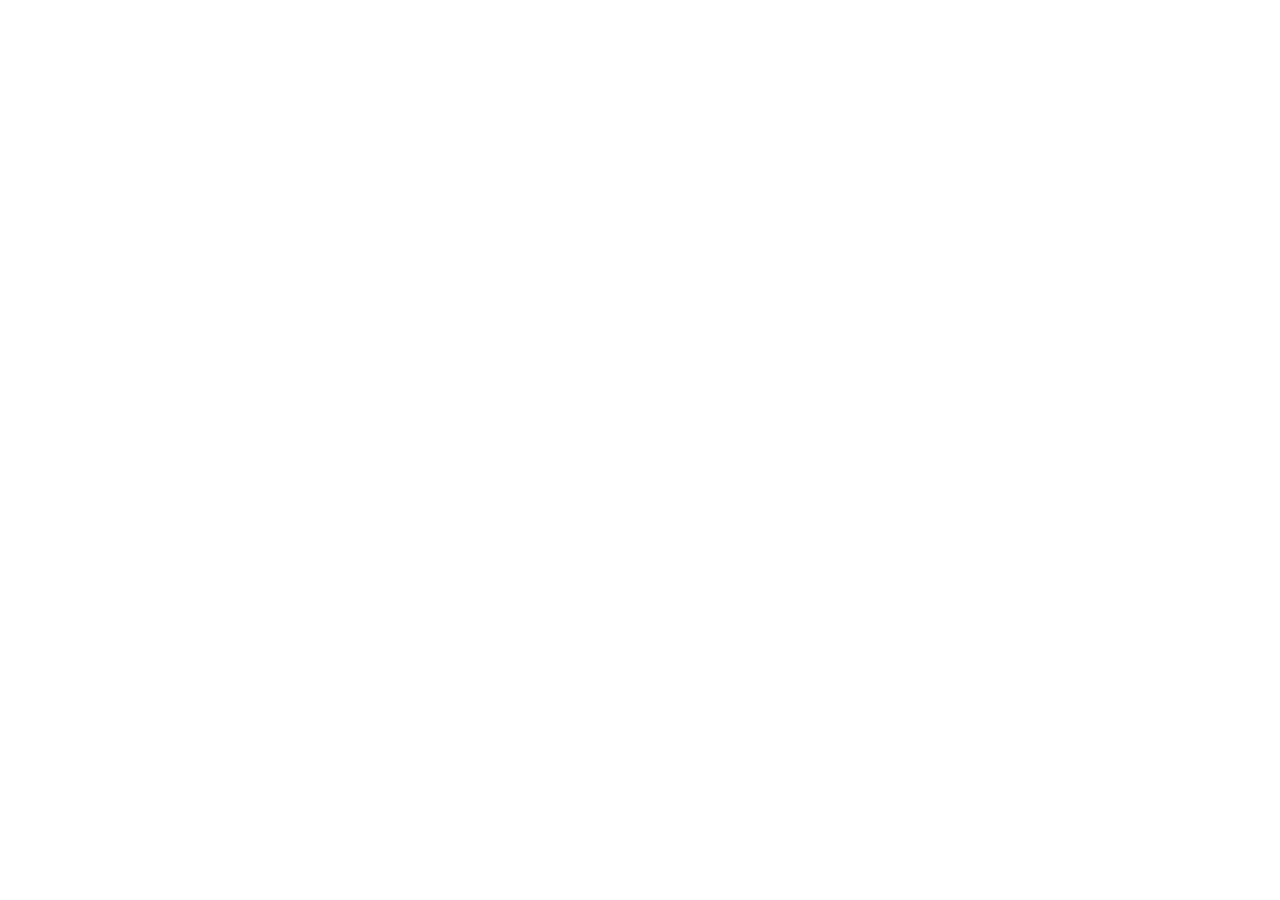
==== pages/about.html @ 72649dc5 "Skeleton of the about.html page" ====
<!DOCTYPE html>
<html lang="en">
<head>
    <meta charset="UTF-8">
    <meta name="viewport" content="width=device-width, initial-scale=1.0">
    <title>Savoria | About Us</title>
    <link rel="stylesheet" href="css/style.css">
</head>
<body>
    <!-- Navigation will go here -->

  <!-- About hero will go here -->

  <!-- Our story section will go here -->

  <!-- Chef profiles will go here -->

  <!-- Footer will go here -->
</body>
</html>
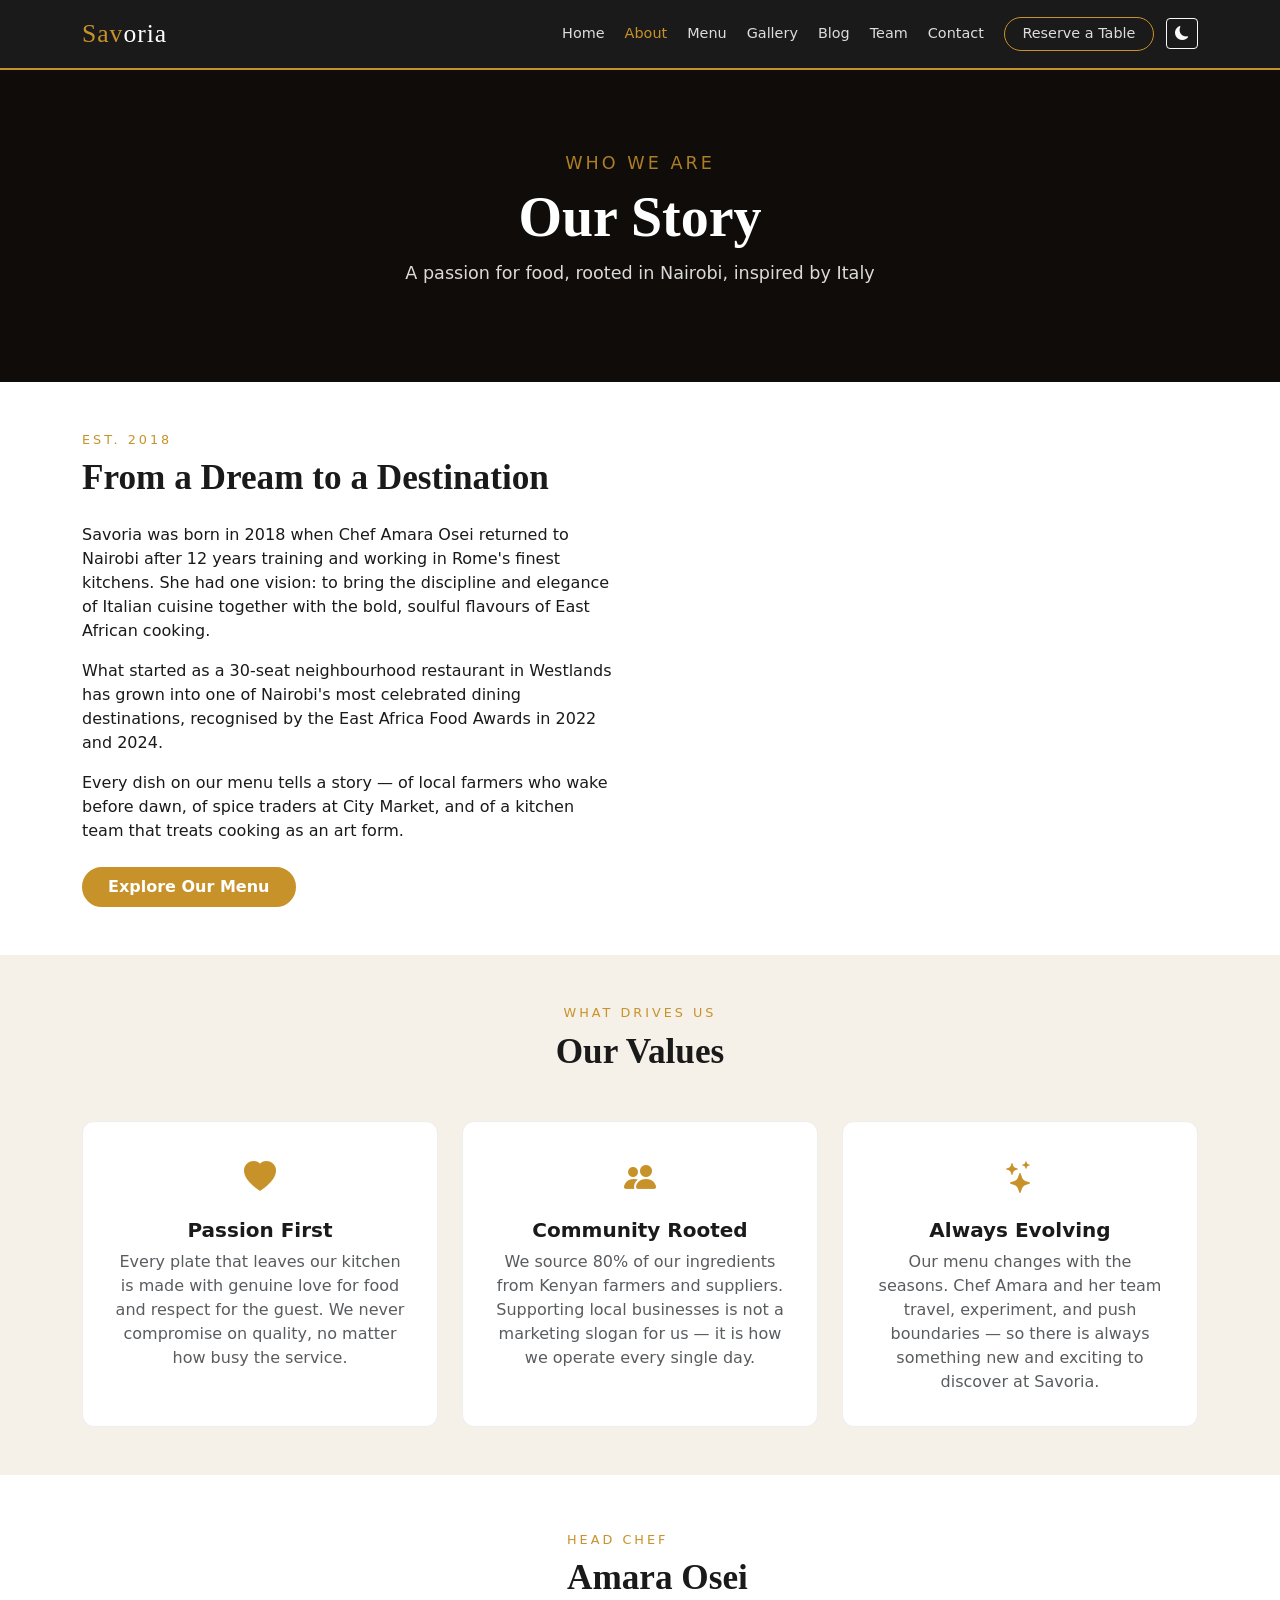
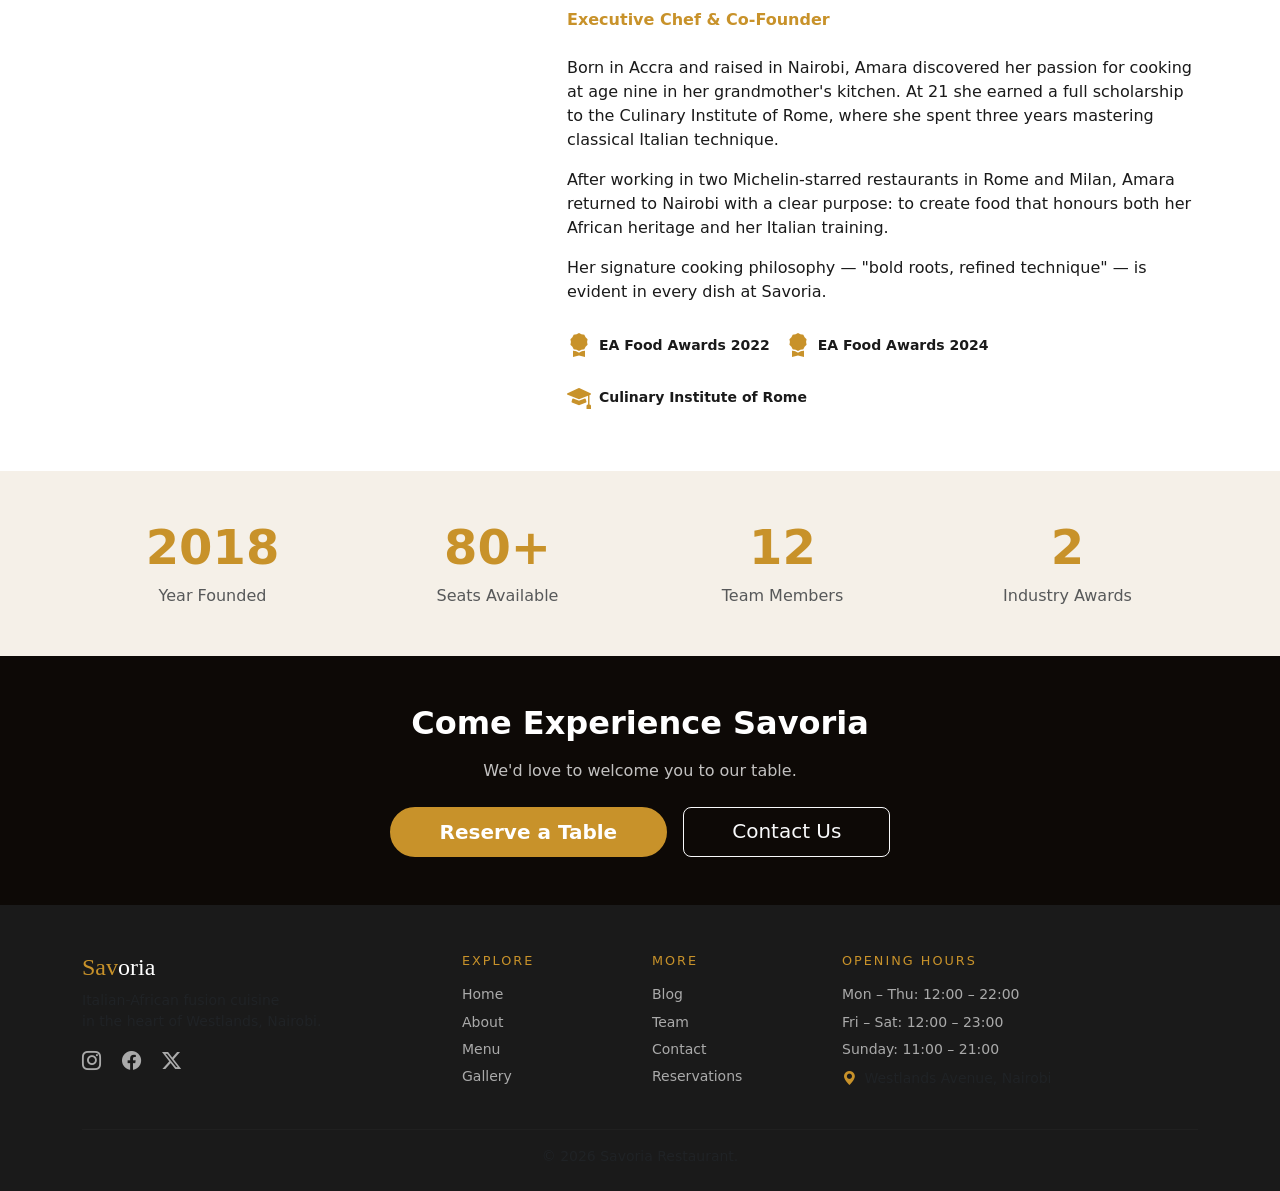
==== commit d53da071: "About Page" ====
--- a/pages/about.html
+++ b/pages/about.html
@@ -1,20 +1,333 @@
 <!DOCTYPE html>
 <html lang="en">
 <head>
-    <meta charset="UTF-8">
-    <meta name="viewport" content="width=device-width, initial-scale=1.0">
-    <title>Savoria | About Us</title>
-    <link rel="stylesheet" href="css/style.css">
+  <meta charset="UTF-8">
+  <meta name="viewport" content="width=device-width, initial-scale=1.0">
+  <title>Savoria | About Us</title>
+  <link href="https://cdn.jsdelivr.net/npm/bootstrap@5.3.0/dist/css/bootstrap.min.css" rel="stylesheet">
+  <link rel="stylesheet" href="https://cdn.jsdelivr.net/npm/bootstrap-icons@1.11.0/font/bootstrap-icons.css">
+  <!--
+    Note: we use ../css/style.css not css/style.css
+    because this file is inside the pages/ folder,
+    so we go up one level (..) to reach the root.
+  -->
+  <link rel="stylesheet" href="../css/style.css">
 </head>
+
 <body>
-    <!-- Navigation will go here -->
-
-  <!-- About hero will go here -->
-
-  <!-- Our story section will go here -->
-
-  <!-- Chef profiles will go here -->
-
-  <!-- Footer will go here -->
+
+  <!--
+    ===== NAVBAR =====
+    Exact same navbar on every page — consistency requirement.
+    Note all links use ../ prefix since we are inside pages/ folder.
+  -->
+  <nav class="navbar navbar-expand-lg fixed-top" id="mainNav">
+    <div class="container">
+      <a class="navbar-brand" href="../index.html">
+        <span class="brand-gold">Sav</span>oria
+      </a>
+      <button class="navbar-toggler" type="button"
+              data-bs-toggle="collapse" data-bs-target="#navbarNav"
+              aria-controls="navbarNav" aria-expanded="false"
+              aria-label="Toggle navigation">
+        <span class="navbar-toggler-icon"></span>
+      </button>
+      <div class="collapse navbar-collapse" id="navbarNav">
+        <ul class="navbar-nav ms-auto align-items-lg-center gap-lg-1">
+          <li class="nav-item"><a class="nav-link" href="../index.html">Home</a></li>
+          <li class="nav-item"><a class="nav-link active" href="about.html">About</a></li>
+          <li class="nav-item"><a class="nav-link" href="menu.html">Menu</a></li>
+          <li class="nav-item"><a class="nav-link" href="gallery.html">Gallery</a></li>
+          <li class="nav-item"><a class="nav-link" href="blog.html">Blog</a></li>
+          <li class="nav-item"><a class="nav-link" href="team.html">Team</a></li>
+          <li class="nav-item"><a class="nav-link" href="contact.html">Contact</a></li>
+          <li class="nav-item">
+            <a class="nav-link btn-reserve ms-lg-2" href="reservations.html">Reserve a Table</a>
+          </li>
+          <li class="nav-item ms-lg-2">
+            <button class="btn btn-outline-light btn-sm" id="darkModeToggle" aria-label="Toggle dark mode">
+              <i class="bi bi-moon-fill"></i>
+            </button>
+          </li>
+        </ul>
+      </div>
+    </div>
+  </nav>
+
+  <!--
+    ===== PAGE HERO =====
+    Shorter than the home hero — just a banner
+    telling the user which page they are on.
+  -->
+  <section class="page-hero" style="background-image: url('https://images.unsplash.com/photo-1466978913421-dad2ebd01d17?w=1600')">
+    <div class="container">
+      <p class="section-label">Who We Are</p>
+      <h1>Our Story</h1>
+      <p>A passion for food, rooted in Nairobi, inspired by Italy</p>
+    </div>
+  </section>
+
+  <!--
+    ===== OUR STORY =====
+    Two columns on desktop: text on left, image on right.
+    col-lg-6 = half width on large screens, full width on mobile.
+  -->
+  <section class="py-5" id="our-story">
+    <div class="container">
+      <div class="row align-items-center g-5">
+
+        <div class="col-lg-6">
+          <p class="section-label">Est. 2018</p>
+          <h2 class="section-title mb-4">From a Dream to a Destination</h2>
+          <p class="mb-3">
+            Savoria was born in 2018 when Chef Amara Osei returned to Nairobi
+            after 12 years training and working in Rome's finest kitchens. She
+            had one vision: to bring the discipline and elegance of Italian
+            cuisine together with the bold, soulful flavours of East African cooking.
+          </p>
+          <p class="mb-3">
+            What started as a 30-seat neighbourhood restaurant in Westlands has
+            grown into one of Nairobi's most celebrated dining destinations,
+            recognised by the East Africa Food Awards in 2022 and 2024.
+          </p>
+          <p class="mb-4">
+            Every dish on our menu tells a story — of local farmers who wake
+            before dawn, of spice traders at City Market, and of a kitchen team
+            that treats cooking as an art form.
+          </p>
+          <a href="menu.html" class="btn btn-gold px-4">Explore Our Menu</a>
+        </div>
+
+        <!--
+          Image column — we use a div with a background image
+          and set a fixed height so it looks good on all screens.
+        -->
+        <div class="col-lg-6">
+          <div style="
+            background-image: url('https://images.unsplash.com/photo-1556909114-f6e7ad7d3136?w=800');
+            background-size: cover;
+            background-position: center;
+            height: 450px;
+            border-radius: 16px;
+          "></div>
+        </div>
+
+      </div>
+    </div>
+  </section>
+
+  <!--
+    ===== OUR VALUES =====
+    Three value cards showing what Savoria stands for.
+    col-md-4 = 3 columns on desktop, stacked on mobile.
+  -->
+  <section class="py-5 section-cream" id="values">
+    <div class="container">
+      <div class="text-center mb-5">
+        <p class="section-label">What Drives Us</p>
+        <h2 class="section-title">Our Values</h2>
+      </div>
+
+      <div class="row g-4">
+        <div class="col-md-4">
+          <div class="value-card h-100">
+            <i class="bi bi-heart-fill d-block mb-3"></i>
+            <h5 class="fw-bold mb-2">Passion First</h5>
+            <p class="text-muted mb-0">
+              Every plate that leaves our kitchen is made with genuine love
+              for food and respect for the guest. We never compromise on
+              quality, no matter how busy the service.
+            </p>
+          </div>
+        </div>
+        <div class="col-md-4">
+          <div class="value-card h-100">
+            <i class="bi bi-people-fill d-block mb-3"></i>
+            <h5 class="fw-bold mb-2">Community Rooted</h5>
+            <p class="text-muted mb-0">
+              We source 80% of our ingredients from Kenyan farmers and
+              suppliers. Supporting local businesses is not a marketing
+              slogan for us — it is how we operate every single day.
+            </p>
+          </div>
+        </div>
+        <div class="col-md-4">
+          <div class="value-card h-100">
+            <i class="bi bi-stars d-block mb-3"></i>
+            <h5 class="fw-bold mb-2">Always Evolving</h5>
+            <p class="text-muted mb-0">
+              Our menu changes with the seasons. Chef Amara and her team
+              travel, experiment, and push boundaries — so there is always
+              something new and exciting to discover at Savoria.
+            </p>
+          </div>
+        </div>
+      </div>
+    </div>
+  </section>
+
+  <!--
+    ===== MEET THE CHEF =====
+    Spotlight on the head chef — builds trust and personality.
+  -->
+  <section class="py-5" id="chef">
+    <div class="container">
+      <div class="row align-items-center g-5">
+
+        <!-- Chef photo on the left -->
+        <div class="col-lg-5">
+          <div style="
+            background-image: url('https://images.unsplash.com/photo-1577219491135-ce391730fb2c?w=800');
+            background-size: cover;
+            background-position: center top;
+            height: 500px;
+            border-radius: 16px;
+          "></div>
+        </div>
+
+        <div class="col-lg-7">
+          <p class="section-label">Head Chef</p>
+          <h2 class="section-title mb-2">Amara Osei</h2>
+          <p class="text-gold fw-semibold mb-4">Executive Chef & Co-Founder</p>
+          <p class="mb-3">
+            Born in Accra and raised in Nairobi, Amara discovered her passion
+            for cooking at age nine in her grandmother's kitchen. At 21 she
+            earned a full scholarship to the Culinary Institute of Rome, where
+            she spent three years mastering classical Italian technique.
+          </p>
+          <p class="mb-3">
+            After working in two Michelin-starred restaurants in Rome and Milan,
+            Amara returned to Nairobi with a clear purpose: to create food that
+            honours both her African heritage and her Italian training.
+          </p>
+          <p class="mb-4">
+            Her signature cooking philosophy — "bold roots, refined technique" —
+            is evident in every dish at Savoria.
+          </p>
+
+          <!-- Achievement badges -->
+          <div class="d-flex flex-wrap gap-3">
+            <div class="d-flex align-items-center gap-2">
+              <i class="bi bi-award-fill text-gold fs-4"></i>
+              <span class="small fw-semibold">EA Food Awards 2022</span>
+            </div>
+            <div class="d-flex align-items-center gap-2">
+              <i class="bi bi-award-fill text-gold fs-4"></i>
+              <span class="small fw-semibold">EA Food Awards 2024</span>
+            </div>
+            <div class="d-flex align-items-center gap-2">
+              <i class="bi bi-mortarboard-fill text-gold fs-4"></i>
+              <span class="small fw-semibold">Culinary Institute of Rome</span>
+            </div>
+          </div>
+        </div>
+
+      </div>
+    </div>
+  </section>
+
+  <!--
+    ===== STATS =====
+    Quick numbers that build credibility.
+    col-6 col-md-3 = 2 columns mobile, 4 columns desktop.
+  -->
+  <section class="py-5 section-cream" id="stats">
+    <div class="container">
+      <div class="row text-center g-4">
+        <div class="col-6 col-md-3">
+          <h3 class="display-5 fw-bold text-gold">2018</h3>
+          <p class="text-muted mb-0">Year Founded</p>
+        </div>
+        <div class="col-6 col-md-3">
+          <h3 class="display-5 fw-bold text-gold">80+</h3>
+          <p class="text-muted mb-0">Seats Available</p>
+        </div>
+        <div class="col-6 col-md-3">
+          <h3 class="display-5 fw-bold text-gold">12</h3>
+          <p class="text-muted mb-0">Team Members</p>
+        </div>
+        <div class="col-6 col-md-3">
+          <h3 class="display-5 fw-bold text-gold">2</h3>
+          <p class="text-muted mb-0">Industry Awards</p>
+        </div>
+      </div>
+    </div>
+  </section>
+
+  <!--
+    ===== CTA =====
+    Encourage users to visit or make a reservation.
+  -->
+  <section class="py-5 reservation-cta text-center text-white">
+    <div class="container">
+      <h2 class="fw-bold mb-3">Come Experience Savoria</h2>
+      <p class="mb-4 opacity-75">We'd love to welcome you to our table.</p>
+      <div class="d-flex gap-3 justify-content-center flex-wrap">
+        <a href="reservations.html" class="btn btn-gold btn-lg px-5">Reserve a Table</a>
+        <a href="contact.html" class="btn btn-outline-light btn-lg px-5">Contact Us</a>
+      </div>
+    </div>
+  </section>
+
+  <!--
+    ===== FOOTER =====
+    Same footer as index.html but links use ../ prefix
+    since we are inside the pages/ folder.
+  -->
+  <footer class="site-footer" id="mainFooter">
+    <div class="container">
+      <div class="row g-4">
+        <div class="col-md-4">
+          <h5 class="footer-brand"><span class="brand-gold">Sav</span>oria</h5>
+          <p class="text-muted small mt-2">
+            Italian-African fusion cuisine<br>
+            in the heart of Westlands, Nairobi.
+          </p>
+          <div class="footer-social mt-3">
+            <a href="#" aria-label="Instagram"><i class="bi bi-instagram"></i></a>
+            <a href="#" aria-label="Facebook"><i class="bi bi-facebook"></i></a>
+            <a href="#" aria-label="Twitter/X"><i class="bi bi-twitter-x"></i></a>
+          </div>
+        </div>
+        <div class="col-md-2">
+          <h6 class="footer-heading">Explore</h6>
+          <ul class="footer-links">
+            <li><a href="../index.html">Home</a></li>
+            <li><a href="about.html">About</a></li>
+            <li><a href="menu.html">Menu</a></li>
+            <li><a href="gallery.html">Gallery</a></li>
+          </ul>
+        </div>
+        <div class="col-md-2">
+          <h6 class="footer-heading">More</h6>
+          <ul class="footer-links">
+            <li><a href="blog.html">Blog</a></li>
+            <li><a href="team.html">Team</a></li>
+            <li><a href="contact.html">Contact</a></li>
+            <li><a href="reservations.html">Reservations</a></li>
+          </ul>
+        </div>
+        <div class="col-md-4">
+          <h6 class="footer-heading">Opening Hours</h6>
+          <ul class="footer-links">
+            <li>Mon – Thu: 12:00 – 22:00</li>
+            <li>Fri – Sat: 12:00 – 23:00</li>
+            <li>Sunday: 11:00 – 21:00</li>
+          </ul>
+          <p class="text-muted small mt-2">
+            <i class="bi bi-geo-alt-fill me-1 text-gold"></i>
+            Westlands Avenue, Nairobi
+          </p>
+        </div>
+      </div>
+      <hr class="footer-divider mt-4">
+      <p class="text-center text-muted small mb-0">
+        &copy; 2026 Savoria Restaurant.
+    </div>
+  </footer>
+
+  <script src="https://cdn.jsdelivr.net/npm/bootstrap@5.3.0/dist/js/bootstrap.bundle.min.js"></script>
+  <script src="../js/main.js"></script>
+
 </body>
 </html>
--- a/css/style.css
+++ b/css/style.css
@@ -0,0 +1,385 @@
+/* Savoria Restaurant - Main Stylesheet
+   Author: Justin Ryan Mukunzi (220270)
+   Styles will be added here */
+   
+/* -----------------------------------------------
+   1. CSS VARIABLES
+----------------------------------------------- */
+:root {
+  --gold:         #c8922a;
+  --gold-light:   #e8b04a;
+  --charcoal:     #1a1a1a;
+  --cream:        #f5f0e8;
+  --nav-bg:       #1a1a1a;
+  --nav-height:   70px;
+  --dark-bg:      #0f0f0f;
+  --dark-surface: #1c1c1c;
+  --dark-text:    #e0d8cc;
+  --speed:        0.3s;
+}
+
+/* -----------------------------------------------
+   2. BASE
+----------------------------------------------- */
+*, *::before, *::after { box-sizing: border-box; }
+
+html { scroll-behavior: smooth; }
+
+body {
+  font-family: 'Segoe UI', system-ui, sans-serif;
+  background-color: #fff;
+  color: var(--charcoal);
+  padding-top: var(--nav-height);
+  transition: background-color var(--speed), color var(--speed);
+}
+
+img { max-width: 100%; height: auto; }
+
+/* -----------------------------------------------
+   3. DARK MODE
+----------------------------------------------- */
+[data-theme="dark"] {
+  background-color: var(--dark-bg);
+  color: var(--dark-text);
+}
+[data-theme="dark"] .section-cream { background-color: var(--dark-surface) !important; }
+[data-theme="dark"] .dish-card,
+[data-theme="dark"] .testimonial-card,
+[data-theme="dark"] .contact-card { background-color: #252525; border-color: #333; }
+[data-theme="dark"] .text-muted { color: #999 !important; }
+[data-theme="dark"] .section-title { color: var(--dark-text); }
+[data-theme="dark"] .dish-desc { color: #bbb; }
+[data-theme="dark"] .form-control {
+  background-color: #2a2a2a;
+  border-color: #444;
+  color: var(--dark-text);
+}
+
+/* -----------------------------------------------
+   4. NAVBAR
+----------------------------------------------- */
+#mainNav {
+  background-color: var(--nav-bg);
+  height: var(--nav-height);
+  border-bottom: 2px solid var(--gold);
+  transition: box-shadow var(--speed);
+}
+#mainNav.scrolled { box-shadow: 0 4px 20px rgba(0,0,0,0.6); }
+
+.navbar-brand {
+  font-family: 'Georgia', serif;
+  font-size: 1.6rem;
+  color: #fff !important;
+  letter-spacing: 1px;
+}
+.brand-gold { color: var(--gold); }
+
+.navbar-nav .nav-link {
+  color: rgba(255,255,255,0.85) !important;
+  font-size: 0.9rem;
+  padding: 0.5rem 0.75rem;
+  transition: color var(--speed);
+}
+.navbar-nav .nav-link:hover,
+.navbar-nav .nav-link.active { color: var(--gold) !important; }
+
+.btn-reserve {
+  border: 1px solid var(--gold) !important;
+  color: var(--gold) !important;
+  border-radius: 50px;
+  padding: 0.35rem 1.1rem !important;
+  transition: background-color var(--speed), color var(--speed);
+}
+.btn-reserve:hover {
+  background-color: var(--gold) !important;
+  color: #fff !important;
+}
+
+.navbar-toggler { border-color: rgba(255,255,255,0.3); }
+.navbar-toggler-icon {
+  background-image: url("data:image/svg+xml,%3csvg xmlns='http://www.w3.org/2000/svg' viewBox='0 0 30 30'%3e%3cpath stroke='rgba%28255%2c255%2c255%2c0.85%29' stroke-linecap='round' stroke-miterlimit='10' stroke-width='2' d='M4 7h22M4 15h22M4 23h22'/%3e%3c/svg%3e");
+}
+
+/* -----------------------------------------------
+   5. HERO
+----------------------------------------------- */
+.hero-section {
+  position: relative;
+  min-height: calc(100vh - var(--nav-height));
+  background-image: url('https://images.unsplash.com/photo-1414235077428-338989a2e8c0?w=1600');
+  background-size: cover;
+  background-position: center;
+  background-attachment: fixed;
+  display: flex;
+  align-items: center;
+  justify-content: center;
+}
+.hero-overlay {
+  position: absolute;
+  inset: 0;
+  background: linear-gradient(to bottom, rgba(10,5,0,0.65) 0%, rgba(10,5,0,0.45) 60%, rgba(10,5,0,0.75) 100%);
+}
+.hero-content { position: relative; z-index: 1; padding: 2rem 1rem; }
+.hero-tagline {
+  font-size: 0.85rem;
+  letter-spacing: 3px;
+  text-transform: uppercase;
+  color: var(--gold);
+  margin-bottom: 1rem;
+}
+.hero-title {
+  font-family: 'Georgia', serif;
+  font-size: clamp(2.5rem, 6vw, 5rem);
+  font-weight: 700;
+  line-height: 1.1;
+  margin-bottom: 1.25rem;
+}
+.hero-subtitle {
+  font-size: clamp(1rem, 2vw, 1.25rem);
+  max-width: 600px;
+  margin: 0 auto;
+  opacity: 0.9;
+}
+
+/* Page hero — shorter banner for inner pages */
+.page-hero {
+  background-color: var(--charcoal);
+  background-size: cover;
+  background-position: center;
+  position: relative;
+  padding: 5rem 0;
+  text-align: center;
+  color: #fff;
+}
+.page-hero::before {
+  content: '';
+  position: absolute;
+  inset: 0;
+  background: rgba(10,5,0,0.65);
+}
+.page-hero .container { position: relative; z-index: 1; }
+.page-hero h1 {
+  font-family: 'Georgia', serif;
+  font-size: clamp(2rem, 5vw, 3.5rem);
+  font-weight: 700;
+}
+.page-hero p { font-size: 1.1rem; opacity: 0.85; }
+
+/* -----------------------------------------------
+   6. SECTION HELPERS
+----------------------------------------------- */
+.section-cream { background-color: var(--cream); }
+.section-label {
+  font-size: 0.8rem;
+  letter-spacing: 3px;
+  text-transform: uppercase;
+  color: var(--gold);
+  margin-bottom: 0.5rem;
+}
+.section-title {
+  font-family: 'Georgia', serif;
+  font-size: 2.2rem;
+  font-weight: 700;
+  color: var(--charcoal);
+}
+
+/* -----------------------------------------------
+   7. DISH CARDS
+----------------------------------------------- */
+.dish-card {
+  background: #fff;
+  border-radius: 12px;
+  overflow: hidden;
+  border: 1px solid #eee;
+  transition: transform var(--speed), box-shadow var(--speed);
+}
+.dish-card:hover {
+  transform: translateY(-6px);
+  box-shadow: 0 16px 40px rgba(0,0,0,0.12);
+}
+.dish-img {
+  padding-top: 60%;
+  background-size: cover;
+  background-position: center;
+  background-color: #d4c4b0;
+}
+.dish-body { padding: 1.25rem; }
+.dish-tag {
+  display: inline-block;
+  font-size: 0.7rem;
+  letter-spacing: 1.5px;
+  text-transform: uppercase;
+  color: var(--gold);
+  border: 1px solid var(--gold);
+  border-radius: 50px;
+  padding: 0.15rem 0.6rem;
+  margin-bottom: 0.5rem;
+}
+.dish-name { font-family: 'Georgia', serif; font-size: 1.15rem; margin-bottom: 0.5rem; }
+.dish-desc { font-size: 0.875rem; color: #666; line-height: 1.6; }
+.dish-price { font-weight: 700; color: var(--gold); font-size: 1.1rem; margin-bottom: 0; }
+
+/* -----------------------------------------------
+   8. TESTIMONIALS
+----------------------------------------------- */
+.testimonial-card {
+  background: #fff;
+  border: 1px solid #eee;
+  border-radius: 12px;
+  padding: 2rem;
+  height: 100%;
+  transition: box-shadow var(--speed);
+}
+.testimonial-card:hover { box-shadow: 0 8px 30px rgba(0,0,0,0.08); }
+.stars .bi { color: var(--gold); font-size: 1rem; }
+.testimonial-card blockquote {
+  font-style: italic;
+  font-size: 0.95rem;
+  line-height: 1.7;
+  color: #444;
+  border: none;
+  padding: 0;
+  margin: 0;
+}
+.testimonial-author { font-size: 0.85rem; font-weight: 600; color: var(--gold); margin-bottom: 0; }
+
+/* -----------------------------------------------
+   9. CTA BANNER
+----------------------------------------------- */
+.reservation-cta {
+  background-color: var(--charcoal);
+  background-image: url('https://images.unsplash.com/photo-1517248135467-4c7edcad34c4?w=1600');
+  background-size: cover;
+  background-position: center;
+  position: relative;
+}
+.reservation-cta::before {
+  content: '';
+  position: absolute;
+  inset: 0;
+  background: rgba(10,5,0,0.78);
+}
+.reservation-cta .container { position: relative; z-index: 1; }
+
+/* -----------------------------------------------
+   10. CONTACT CARDS
+----------------------------------------------- */
+.contact-card {
+  background: #fff;
+  border: 1px solid #eee;
+  border-radius: 12px;
+  padding: 2rem;
+  text-align: center;
+  transition: box-shadow var(--speed), transform var(--speed);
+}
+.contact-card:hover {
+  box-shadow: 0 8px 30px rgba(0,0,0,0.08);
+  transform: translateY(-4px);
+}
+.contact-card i { font-size: 2rem; color: var(--gold); margin-bottom: 1rem; }
+
+/* -----------------------------------------------
+   11. FORMS
+----------------------------------------------- */
+.form-control:focus {
+  border-color: var(--gold);
+  box-shadow: 0 0 0 0.2rem rgba(200,146,42,0.25);
+}
+.form-error {
+  color: #dc3545;
+  font-size: 0.8rem;
+  margin-top: 0.25rem;
+  display: none;
+}
+#formSuccess, #resSuccess {
+  display: none;
+}
+
+/* -----------------------------------------------
+   12. ABOUT PAGE — VALUE CARDS
+----------------------------------------------- */
+.value-card {
+  border-radius: 12px;
+  padding: 2rem;
+  background: #fff;
+  border: 1px solid #eee;
+  text-align: center;
+  transition: box-shadow var(--speed);
+}
+.value-card:hover { box-shadow: 0 8px 30px rgba(0,0,0,0.08); }
+.value-card i { font-size: 2rem; color: var(--gold); margin-bottom: 1rem; }
+
+[data-theme="dark"] .value-card {
+  background-color: #252525;
+  border-color: #333;
+}
+
+/* -----------------------------------------------
+   13. FOOTER
+----------------------------------------------- */
+.site-footer {
+  background-color: var(--charcoal);
+  color: #ccc;
+  padding: 3rem 0 1.5rem;
+}
+.footer-brand { font-family: 'Georgia', serif; font-size: 1.5rem; color: #fff; }
+.footer-heading {
+  color: var(--gold);
+  font-size: 0.8rem;
+  letter-spacing: 2px;
+  text-transform: uppercase;
+  margin-bottom: 1rem;
+}
+.footer-links { list-style: none; padding: 0; margin: 0; }
+.footer-links li { margin-bottom: 0.4rem; font-size: 0.875rem; color: #aaa; }
+.footer-links a { color: #aaa; text-decoration: none; transition: color var(--speed); }
+.footer-links a:hover { color: var(--gold); }
+.footer-social a {
+  color: #aaa;
+  font-size: 1.2rem;
+  margin-right: 1rem;
+  transition: color var(--speed);
+  text-decoration: none;
+}
+.footer-social a:hover { color: var(--gold); }
+.footer-divider { border-color: #333; }
+
+/* -----------------------------------------------
+   14. BUTTONS
+----------------------------------------------- */
+.btn-gold {
+  background-color: var(--gold);
+  color: #fff;
+  border: 2px solid var(--gold);
+  border-radius: 50px;
+  font-weight: 600;
+  transition: background-color var(--speed), transform var(--speed);
+}
+.btn-gold:hover {
+  background-color: var(--gold-light);
+  border-color: var(--gold-light);
+  color: #fff;
+  transform: translateY(-2px);
+}
+.text-gold { color: var(--gold) !important; }
+
+/* -----------------------------------------------
+   15. ANIMATIONS
+----------------------------------------------- */
+@keyframes fadeInUp {
+  from { opacity: 0; transform: translateY(20px); }
+  to   { opacity: 1; transform: translateY(0); }
+}
+.hero-tagline  { animation: fadeInUp 0.7s ease 0.1s both; }
+.hero-title    { animation: fadeInUp 0.7s ease 0.3s both; }
+.hero-subtitle { animation: fadeInUp 0.7s ease 0.5s both; }
+.hero-content .d-flex { animation: fadeInUp 0.7s ease 0.7s both; }
+
+/* -----------------------------------------------
+   16. RESPONSIVE
+----------------------------------------------- */
+@media (max-width: 768px) {
+  .hero-section { background-attachment: scroll; }
+  .hero-title { font-size: 2.4rem; }
+  .section-title { font-size: 1.8rem; }
+}
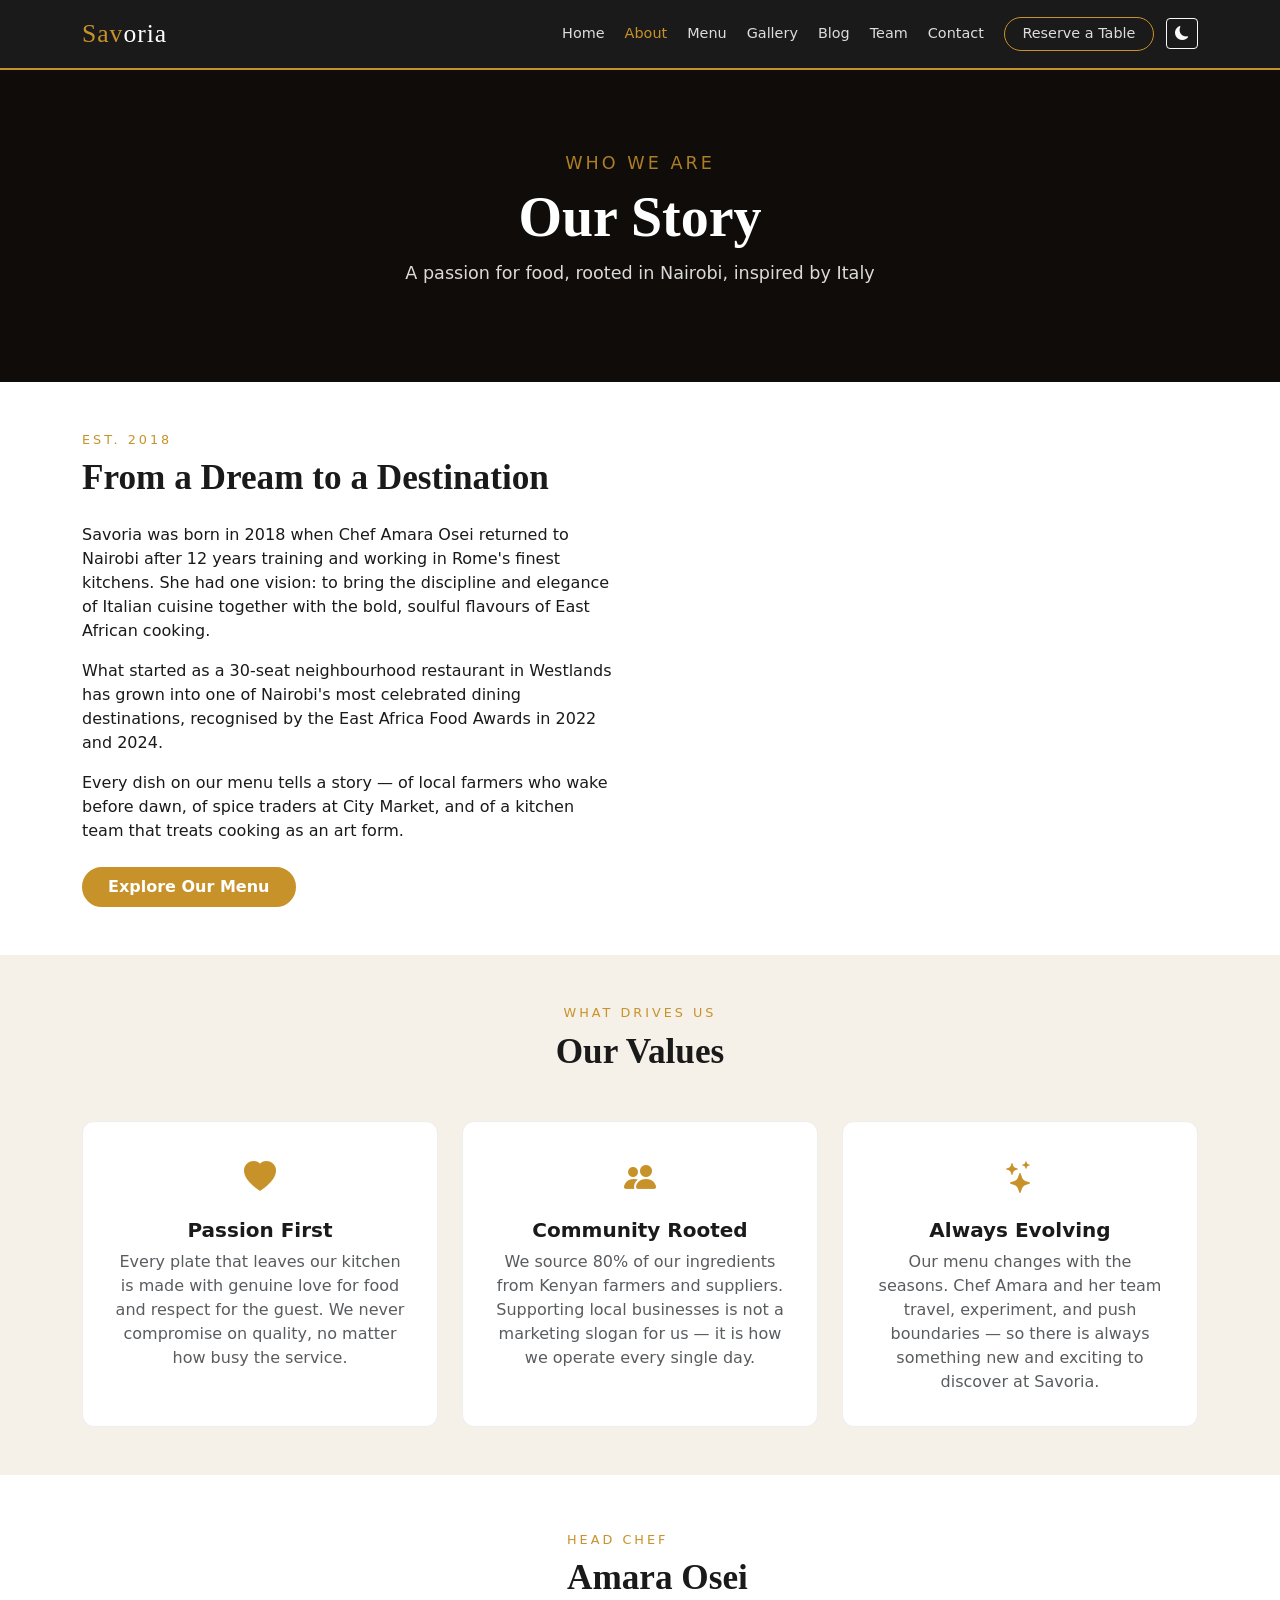
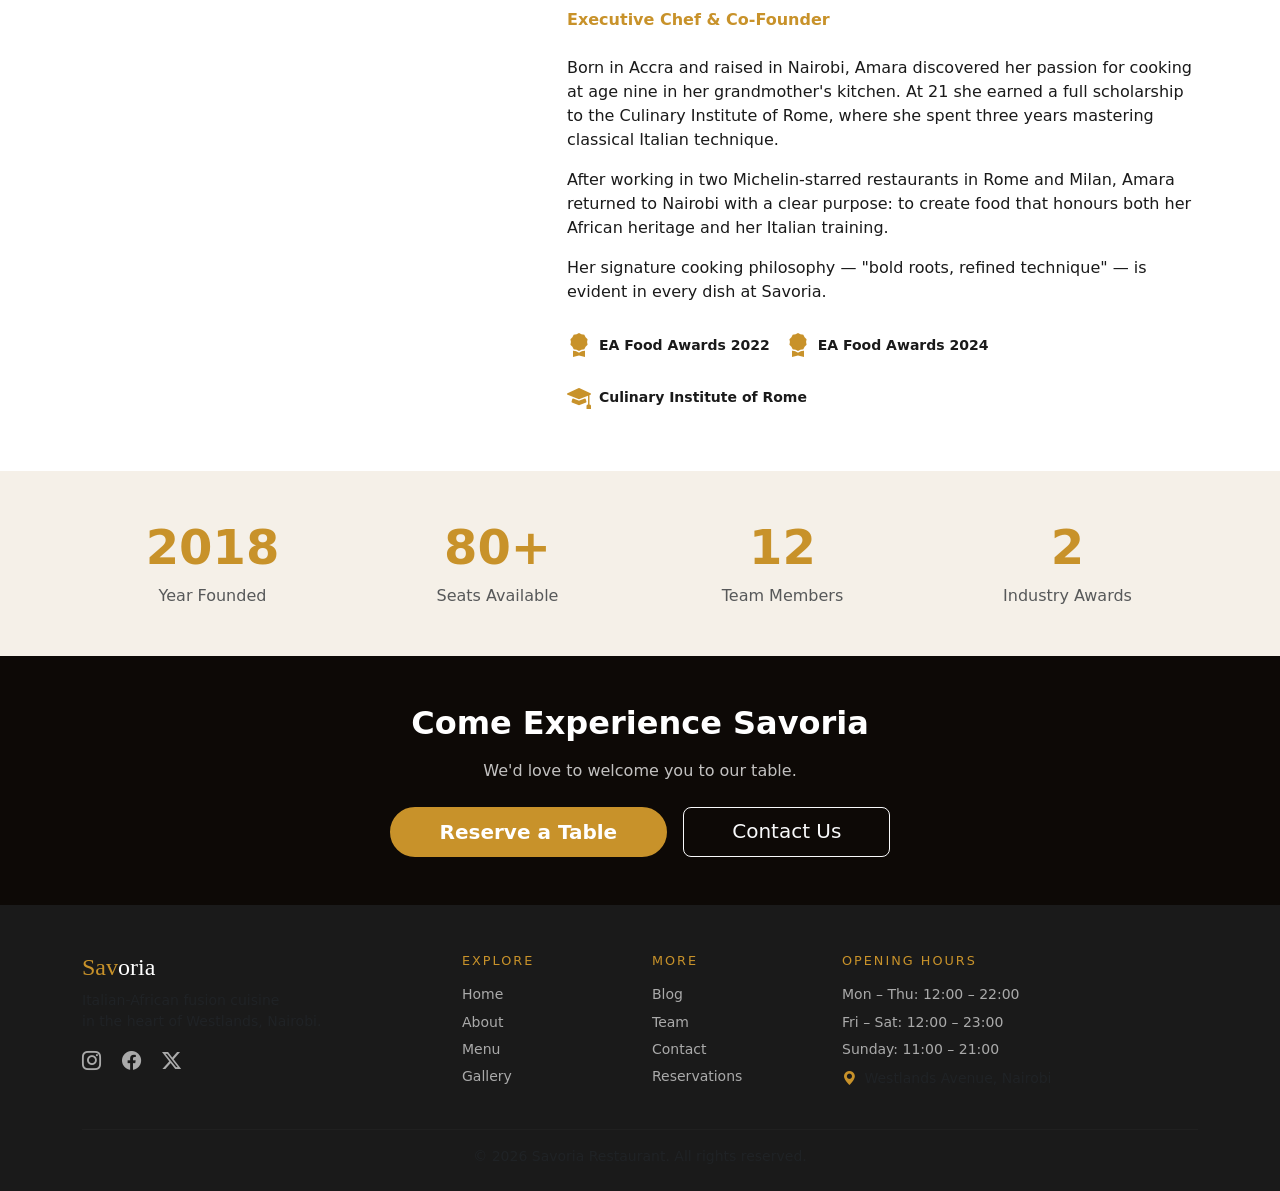
==== commit 2f8f5e99: "Standardized footer text across pages" ====
--- a/pages/about.html
+++ b/pages/about.html
@@ -4,6 +4,7 @@
   <meta charset="UTF-8">
   <meta name="viewport" content="width=device-width, initial-scale=1.0">
   <title>Savoria | About Us</title>
+  <link rel="icon" type="image/svg+xml" href="../images/favicon.svg">
   <link href="https://cdn.jsdelivr.net/npm/bootstrap@5.3.0/dist/css/bootstrap.min.css" rel="stylesheet">
   <link rel="stylesheet" href="https://cdn.jsdelivr.net/npm/bootstrap-icons@1.11.0/font/bootstrap-icons.css">
   <!--
@@ -322,7 +323,7 @@
       </div>
       <hr class="footer-divider mt-4">
       <p class="text-center text-muted small mb-0">
-        &copy; 2026 Savoria Restaurant.
+        &copy; 2026 Savoria Restaurant. All rights reserved.
     </div>
   </footer>
 
--- a/css/style.css
+++ b/css/style.css
@@ -1,7 +1,7 @@
 /* Savoria Restaurant - Main Stylesheet
    Author: Justin Ryan Mukunzi (220270)
    Styles will be added here */
-   
+
 /* -----------------------------------------------
    1. CSS VARIABLES
 ----------------------------------------------- */
@@ -42,6 +42,10 @@
   background-color: var(--dark-bg);
   color: var(--dark-text);
 }
+[data-theme="dark"] body {
+  background-color: var(--dark-bg);
+  color: var(--dark-text);
+}
 [data-theme="dark"] .section-cream { background-color: var(--dark-surface) !important; }
 [data-theme="dark"] .dish-card,
 [data-theme="dark"] .testimonial-card,
@@ -49,10 +53,21 @@
 [data-theme="dark"] .text-muted { color: #999 !important; }
 [data-theme="dark"] .section-title { color: var(--dark-text); }
 [data-theme="dark"] .dish-desc { color: #bbb; }
+[data-theme="dark"] .testimonial-card blockquote { color: #bbb; }
 [data-theme="dark"] .form-control {
   background-color: #2a2a2a;
   border-color: #444;
   color: var(--dark-text);
+}
+[data-theme="dark"] .form-control::placeholder { color: #888; }
+[data-theme="dark"] .btn-outline-dark {
+  color: var(--dark-text);
+  border-color: #666;
+}
+[data-theme="dark"] .btn-outline-dark:hover {
+  background-color: var(--gold);
+  border-color: var(--gold);
+  color: #fff;
 }
 
 /* -----------------------------------------------
@@ -307,7 +322,11 @@
   transition: box-shadow var(--speed);
 }
 .value-card:hover { box-shadow: 0 8px 30px rgba(0,0,0,0.08); }
-.value-card i { font-size: 2rem; color: var(--gold); margin-bottom: 1rem; }
+.value-card i {
+   font-size: 2rem; 
+   color: var(--gold); 
+   margin-bottom: 1rem; 
+  }
 
 [data-theme="dark"] .value-card {
   background-color: #252525;
@@ -382,4 +401,35 @@
   .hero-section { background-attachment: scroll; }
   .hero-title { font-size: 2.4rem; }
   .section-title { font-size: 1.8rem; }
-}+}
+
+/* -----------------------------------------------
+   17. DISHES
+----------------------------------------------- */
+.dish-row {
+  padding: 1rem;
+  border-radius: 12px;
+  transition: background-color var(--speed);
+}
+.dish-row:hover {
+  background-color: var(--cream);
+}
+[data-theme="dark"] .dish-row:hover {
+  background-color: #252525;
+}
+.dish-thumb {
+  width: 100px;
+  height: 100px;
+  min-width: 100px;
+  border-radius: 10px;
+  background-size: cover;
+  background-position: center;
+  background-color: #d4c4b0;
+}
+/* -----------------------------------------------
+   18. FIX: Ensure Bootstrap Icons font isn't overridden
+----------------------------------------------- */
+[class^="bi-"]::before,
+[class*=" bi-"]::before {
+  font-family: "bootstrap-icons" !important;
+}
